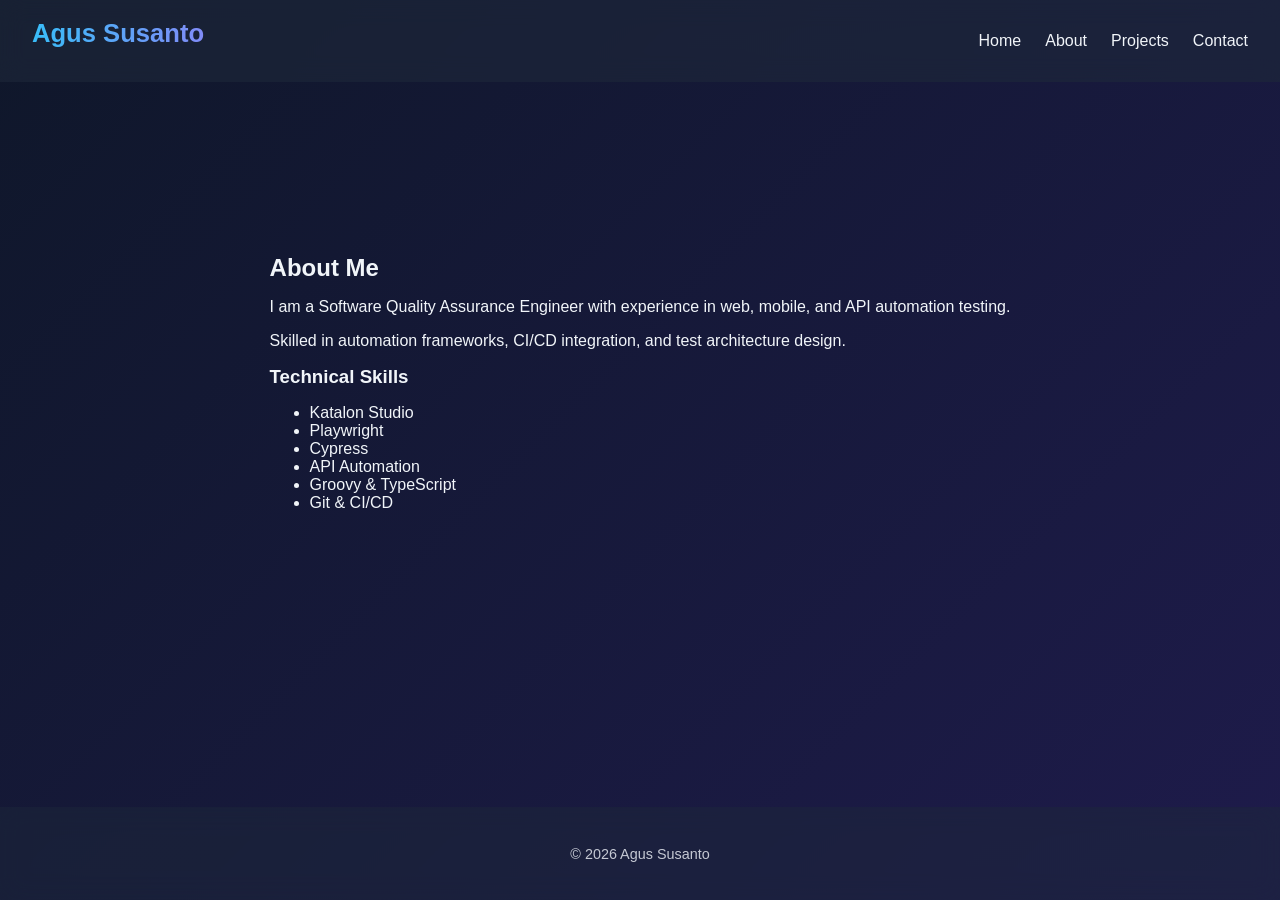
==== about.html @ 8ccbf561 "Add files via upload" ====
<!DOCTYPE html>
<html lang="en">
<head>
    <meta charset="UTF-8">
    <meta name="viewport" content="width=device-width, initial-scale=1.0">
    <title>About | Agus Susanto</title>
    <link rel="stylesheet" href="style.css">
</head>
<body>
    <header>
        <nav class="navbar">
            <h1 class="logo">Agus Susanto</h1>
            <ul class="nav-links">
                <li><a href="index.html">Home</a></li>
                <li><a href="about.html">About</a></li>
                <li><a href="projects.html">Projects</a></li>
                <li><a href="contact.html">Contact</a></li>
            </ul>
        </nav>
    </header>

    <section class="content">
        <h2>About Me</h2>
        <p>I am a Software Quality Assurance Engineer with experience in web, mobile, and API automation testing.</p>
        <p>Skilled in automation frameworks, CI/CD integration, and test architecture design.</p>

        <h3>Technical Skills</h3>
        <ul>
            <li>Katalon Studio</li>
            <li>Playwright</li>
            <li>Cypress</li>
            <li>API Automation</li>
            <li>Groovy & TypeScript</li>
            <li>Git & CI/CD</li>
        </ul>
    </section>

    <footer>
        <p>© 2026 Agus Susanto</p>
    </footer>
</body>
</html>
---- style.css ----
/* ===== GLOBAL ===== */
body {
    margin: 0;
    font-family: 'Segoe UI', Tahoma, Geneva, Verdana, sans-serif;
    background: linear-gradient(135deg, #0f172a, #1e1b4b);
    color: #f1f5f9;
    scroll-behavior: smooth;
    display: flex;
    flex-direction: column;
    min-height: 100vh;
}

h1, h2, h3 {
    margin: 0 0 1rem 0;
}

/* ===== NAVBAR ===== */
.navbar {
    display: flex;
    justify-content: space-between;
    align-items: center;
    padding: 1rem 2rem;
    background: rgba(30, 41, 59, 0.6);
    backdrop-filter: blur(12px);
    position: sticky;
    top: 0;
    z-index: 1000;
}

.logo {
    font-size: 1.6rem;
    font-weight: bold;
    background: linear-gradient(90deg, #38bdf8, #818cf8);
    -webkit-background-clip: text;
    -webkit-text-fill-color: transparent;
}

.nav-links {
    list-style: none;
    display: flex;
    gap: 1.5rem;
}

.nav-links a {
    text-decoration: none;
    color: #f1f5f9;
    font-weight: 500;
    transition: 0.3s ease;
}

.nav-links a:hover {
    color: #38bdf8;
}

/* ===== HERO ===== */
.hero {
    text-align: center;
    padding: 6rem 2rem;
}

.hero h1 {
    font-size: 2.5rem;
    background: linear-gradient(90deg, #38bdf8, #a78bfa);
    -webkit-background-clip: text;
    -webkit-text-fill-color: transparent;
}

.hero p {
    opacity: 0.8;
    margin-top: 1rem;
}

.btn {
    display: inline-block;
    margin-top: 1.5rem;
    padding: 0.8rem 1.8rem;
    background: linear-gradient(90deg, #3b82f6, #8b5cf6);
    color: white;
    text-decoration: none;
    border-radius: 50px;
    font-weight: 600;
    transition: 0.3s ease;
    box-shadow: 0 4px 15px rgba(59, 130, 246, 0.4);
}

.btn:hover {
    transform: translateY(-3px);
    box-shadow: 0 8px 25px rgba(139, 92, 246, 0.6);
}

/* ===== CARDS ===== */
.highlights {
    display: flex;
    justify-content: center;
    gap: 2rem;
    padding: 2rem;
    flex-wrap: wrap;
}

.card {
    background: rgba(30, 41, 59, 0.6);
    backdrop-filter: blur(12px);
    padding: 2rem;
    border-radius: 20px;
    width: 260px;
    transition: 0.3s ease;
    box-shadow: 0 10px 30px rgba(0, 0, 0, 0.4);
}

.card:hover {
    transform: translateY(-8px);
}

/* ===== CONTENT SECTION ===== */
.content {
    padding: 4rem 2rem;
    max-width: 900px;
    margin: auto;
}

/* ===== PROJECT CARD ===== */
.project-card {
    background: rgba(30, 41, 59, 0.6);
    backdrop-filter: blur(12px);
    padding: 2rem;
    margin-bottom: 2rem;
    border-radius: 20px;
    transition: 0.3s ease;
    box-shadow: 0 10px 30px rgba(0, 0, 0, 0.4);
}

.project-card:hover {
    transform: translateY(-6px);
}

.project-card a {
    color: #38bdf8;
    text-decoration: none;
    font-weight: 600;
}

/* ===== SKILL PROGRESS BAR ===== */
.skill {
    margin-bottom: 1.5rem;
}

.skill-name {
    margin-bottom: 0.5rem;
    font-weight: 500;
}

.progress {
    width: 100%;
    height: 10px;
    background: #1e293b;
    border-radius: 50px;
    overflow: hidden;
}

.progress-bar {
    height: 100%;
    background: linear-gradient(90deg, #38bdf8, #8b5cf6);
    border-radius: 50px;
    animation: load 2s ease forwards;
}

@keyframes load {
    from { width: 0; }
}

/* ===== FOOTER ===== */
footer {
    text-align: center;
    padding: 1.5rem;
    background: rgba(30, 41, 59, 0.6);
    backdrop-filter: blur(12px);
    margin-top: auto;
    font-size: 0.9rem;
    opacity: 0.8;
}

/* ===== RESPONSIVE ===== */
@media (max-width: 768px) {
    .hero h1 {
        font-size: 2rem;
    }

    .highlights {
        flex-direction: column;
        align-items: center;
    }
}
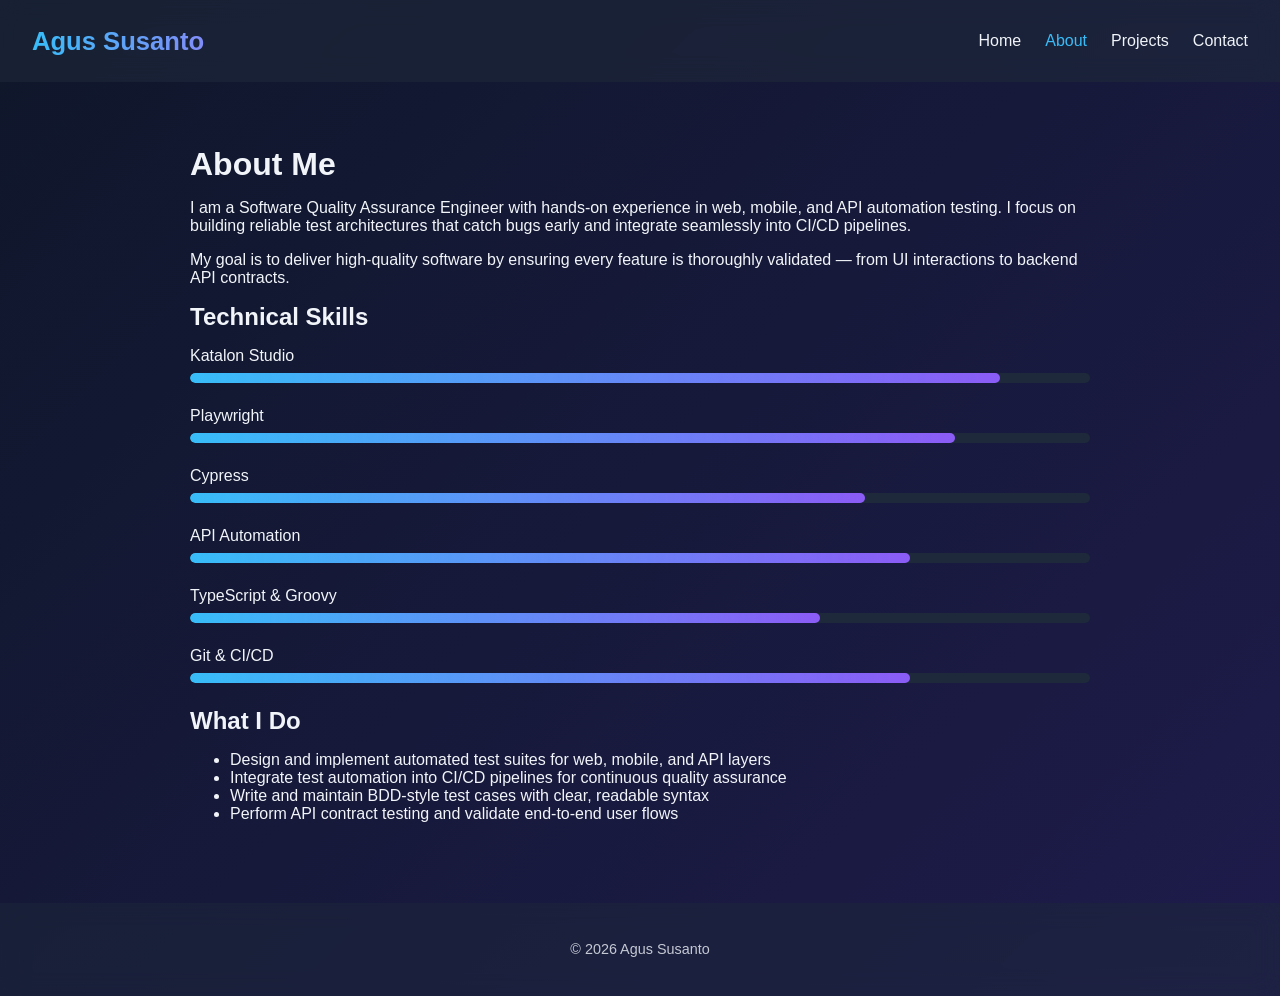
==== commit 3f18d4bc: "Improve portfolio: SEO, security, mobile menu, and content - Add meta description and Open Graph tag" ====
--- a/about.html
+++ b/about.html
@@ -4,39 +4,76 @@
     <meta charset="UTF-8">
     <meta name="viewport" content="width=device-width, initial-scale=1.0">
     <title>About | Agus Susanto</title>
+    <meta name="description" content="Learn about Agus Susanto — QA Automation Engineer with expertise in Playwright, Katalon Studio, Cypress, API testing, and CI/CD integration.">
+    <meta property="og:title" content="About | Agus Susanto">
+    <meta property="og:description" content="QA Automation Engineer with expertise in Playwright, Katalon Studio, Cypress, API testing, and CI/CD integration.">
+    <meta property="og:type" content="website">
+    <meta name="twitter:card" content="summary">
+    <meta name="twitter:title" content="About | Agus Susanto">
+    <meta name="twitter:description" content="QA Automation Engineer with expertise in Playwright, Katalon Studio, Cypress, API testing, and CI/CD integration.">
     <link rel="stylesheet" href="style.css">
 </head>
 <body>
     <header>
-        <nav class="navbar">
-            <h1 class="logo">Agus Susanto</h1>
+        <nav class="navbar" aria-label="Main navigation">
+            <a href="index.html" class="logo" aria-label="Agus Susanto — Home">Agus Susanto</a>
+            <button class="hamburger" aria-label="Toggle navigation menu" aria-expanded="false">
+                <span></span><span></span><span></span>
+            </button>
             <ul class="nav-links">
                 <li><a href="index.html">Home</a></li>
-                <li><a href="about.html">About</a></li>
+                <li><a href="about.html" class="active">About</a></li>
                 <li><a href="projects.html">Projects</a></li>
                 <li><a href="contact.html">Contact</a></li>
             </ul>
         </nav>
     </header>
 
-    <section class="content">
-        <h2>About Me</h2>
-        <p>I am a Software Quality Assurance Engineer with experience in web, mobile, and API automation testing.</p>
-        <p>Skilled in automation frameworks, CI/CD integration, and test architecture design.</p>
+    <main class="content">
+        <h1>About Me</h1>
+        <p>I am a Software Quality Assurance Engineer with hands-on experience in web, mobile, and API automation testing. I focus on building reliable test architectures that catch bugs early and integrate seamlessly into CI/CD pipelines.</p>
+        <p>My goal is to deliver high-quality software by ensuring every feature is thoroughly validated — from UI interactions to backend API contracts.</p>
 
-        <h3>Technical Skills</h3>
+        <h2>Technical Skills</h2>
+
+        <div class="skill">
+            <div class="skill-name">Katalon Studio</div>
+            <div class="progress"><div class="progress-bar" style="width: 90%"></div></div>
+        </div>
+        <div class="skill">
+            <div class="skill-name">Playwright</div>
+            <div class="progress"><div class="progress-bar" style="width: 85%"></div></div>
+        </div>
+        <div class="skill">
+            <div class="skill-name">Cypress</div>
+            <div class="progress"><div class="progress-bar" style="width: 75%"></div></div>
+        </div>
+        <div class="skill">
+            <div class="skill-name">API Automation</div>
+            <div class="progress"><div class="progress-bar" style="width: 80%"></div></div>
+        </div>
+        <div class="skill">
+            <div class="skill-name">TypeScript & Groovy</div>
+            <div class="progress"><div class="progress-bar" style="width: 70%"></div></div>
+        </div>
+        <div class="skill">
+            <div class="skill-name">Git & CI/CD</div>
+            <div class="progress"><div class="progress-bar" style="width: 80%"></div></div>
+        </div>
+
+        <h2>What I Do</h2>
         <ul>
-            <li>Katalon Studio</li>
-            <li>Playwright</li>
-            <li>Cypress</li>
-            <li>API Automation</li>
-            <li>Groovy & TypeScript</li>
-            <li>Git & CI/CD</li>
+            <li>Design and implement automated test suites for web, mobile, and API layers</li>
+            <li>Integrate test automation into CI/CD pipelines for continuous quality assurance</li>
+            <li>Write and maintain BDD-style test cases with clear, readable syntax</li>
+            <li>Perform API contract testing and validate end-to-end user flows</li>
         </ul>
-    </section>
+    </main>
 
     <footer>
         <p>© 2026 Agus Susanto</p>
     </footer>
+
+    <script src="script.js"></script>
 </body>
 </html>
--- a/style.css
+++ b/style.css
@@ -179,6 +179,114 @@
     opacity: 0.8;
 }
 
+/* ===== LOGO LINK ===== */
+a.logo {
+    text-decoration: none;
+    font-size: 1.6rem;
+    font-weight: bold;
+    background: linear-gradient(90deg, #38bdf8, #818cf8);
+    -webkit-background-clip: text;
+    -webkit-text-fill-color: transparent;
+}
+
+/* ===== ACTIVE NAV LINK ===== */
+.nav-links a.active {
+    color: #38bdf8;
+}
+
+/* ===== FOCUS STYLES ===== */
+:focus-visible {
+    outline: 2px solid #38bdf8;
+    outline-offset: 3px;
+    border-radius: 4px;
+}
+
+/* ===== HAMBURGER ===== */
+.hamburger {
+    display: none;
+    flex-direction: column;
+    gap: 5px;
+    background: none;
+    border: none;
+    cursor: pointer;
+    padding: 0.5rem;
+}
+
+.hamburger span {
+    display: block;
+    width: 25px;
+    height: 3px;
+    background: #f1f5f9;
+    border-radius: 3px;
+    transition: 0.3s ease;
+}
+
+.hamburger.active span:nth-child(1) {
+    transform: rotate(45deg) translate(5px, 8px);
+}
+
+.hamburger.active span:nth-child(2) {
+    opacity: 0;
+    transform: translateX(-10px);
+}
+
+.hamburger.active span:nth-child(3) {
+    transform: rotate(-45deg) translate(5px, -8px);
+}
+
+/* ===== TECH TAGS ===== */
+.tags {
+    display: flex;
+    flex-wrap: wrap;
+    gap: 0.5rem;
+    margin: 1rem 0;
+}
+
+.tag {
+    background: rgba(56, 189, 248, 0.12);
+    color: #38bdf8;
+    border: 1px solid rgba(56, 189, 248, 0.3);
+    padding: 0.25rem 0.75rem;
+    border-radius: 50px;
+    font-size: 0.8rem;
+    font-weight: 500;
+}
+
+/* ===== CONTACT LIST ===== */
+.contact-list {
+    display: flex;
+    flex-direction: column;
+    gap: 1rem;
+    margin-top: 2rem;
+}
+
+.contact-item {
+    display: flex;
+    align-items: center;
+    gap: 1rem;
+    background: rgba(30, 41, 59, 0.6);
+    backdrop-filter: blur(12px);
+    padding: 1.25rem 1.5rem;
+    border-radius: 16px;
+    box-shadow: 0 4px 15px rgba(0, 0, 0, 0.3);
+}
+
+.contact-label {
+    font-weight: 600;
+    color: #94a3b8;
+    min-width: 70px;
+}
+
+.contact-item a {
+    color: #38bdf8;
+    text-decoration: none;
+    word-break: break-all;
+}
+
+.contact-item a:hover {
+    text-decoration: underline;
+}
+
 /* ===== RESPONSIVE ===== */
 @media (max-width: 768px) {
     .hero h1 {
@@ -189,4 +297,35 @@
         flex-direction: column;
         align-items: center;
     }
-}
+
+    .hamburger {
+        display: flex;
+    }
+
+    .navbar {
+        flex-wrap: wrap;
+    }
+
+    .nav-links {
+        display: none;
+        width: 100%;
+        flex-direction: column;
+        gap: 0.25rem;
+        padding: 0.75rem 0 1rem;
+        margin: 0.5rem 0 0;
+        border-top: 1px solid rgba(255, 255, 255, 0.1);
+    }
+
+    .nav-links.open {
+        display: flex;
+    }
+
+    .nav-links li {
+        width: 100%;
+    }
+
+    .nav-links a {
+        display: block;
+        padding: 0.5rem 0;
+    }
+}
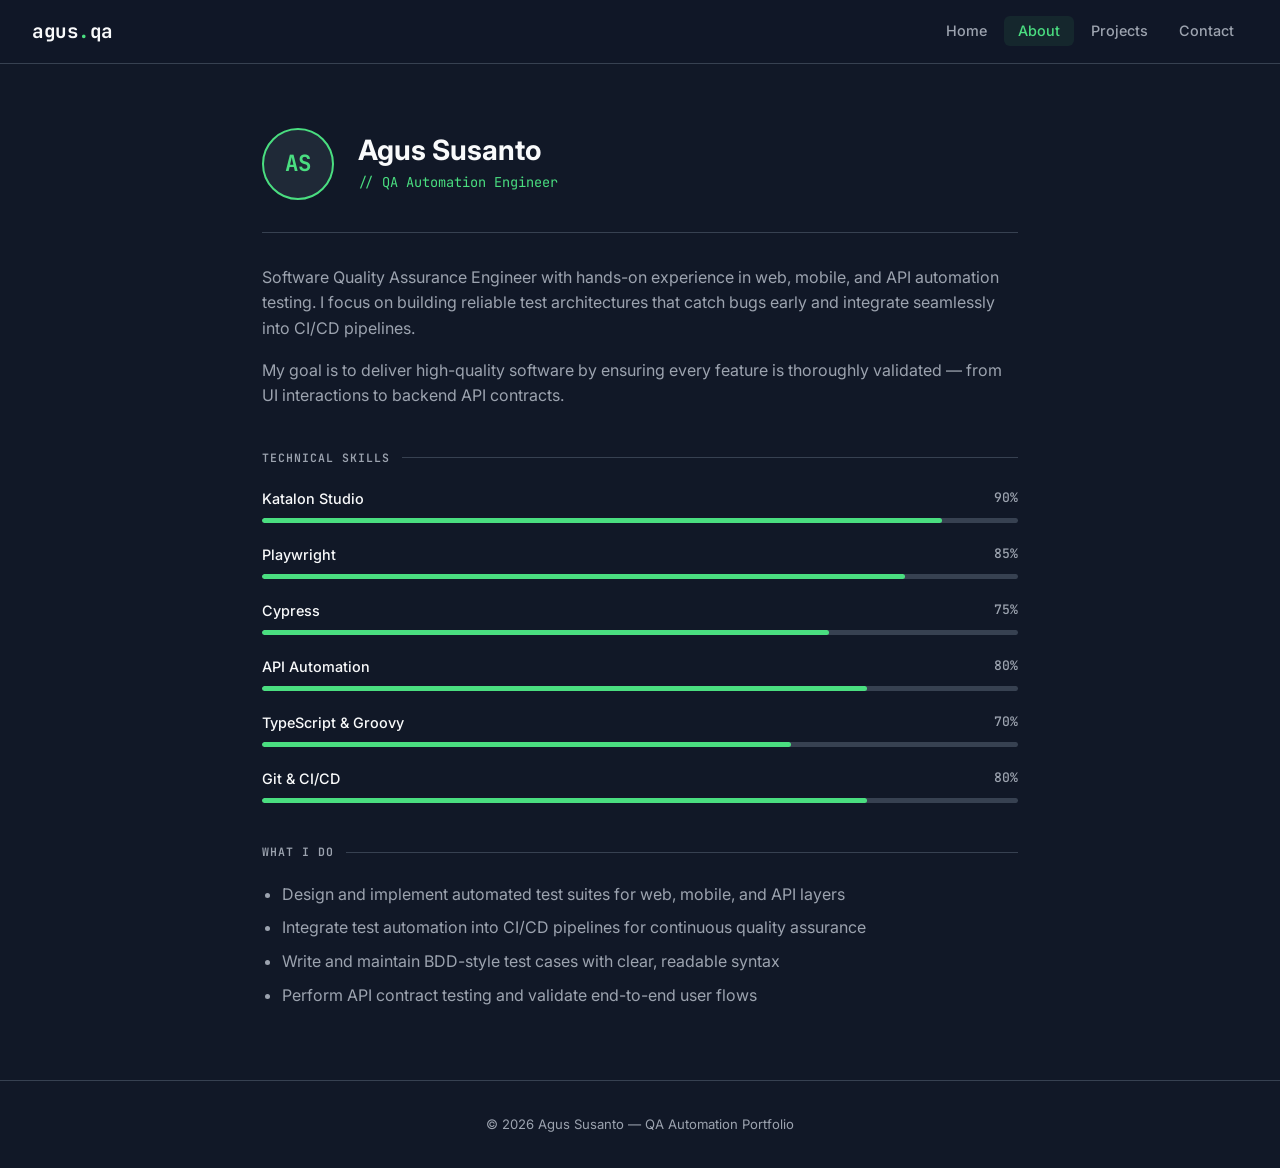
==== commit 909ad412: "Redesign portfolio with dark minimal QA engineer theme - Replace glowing gradient with clean dark ch" ====
--- a/about.html
+++ b/about.html
@@ -9,14 +9,15 @@
     <meta property="og:description" content="QA Automation Engineer with expertise in Playwright, Katalon Studio, Cypress, API testing, and CI/CD integration.">
     <meta property="og:type" content="website">
     <meta name="twitter:card" content="summary">
-    <meta name="twitter:title" content="About | Agus Susanto">
-    <meta name="twitter:description" content="QA Automation Engineer with expertise in Playwright, Katalon Studio, Cypress, API testing, and CI/CD integration.">
+    <link rel="preconnect" href="https://fonts.googleapis.com">
+    <link rel="preconnect" href="https://fonts.gstatic.com" crossorigin>
+    <link href="https://fonts.googleapis.com/css2?family=Inter:wght@400;500;600;700&family=JetBrains+Mono:wght@500;700&display=swap" rel="stylesheet">
     <link rel="stylesheet" href="style.css">
 </head>
 <body>
     <header>
         <nav class="navbar" aria-label="Main navigation">
-            <a href="index.html" class="logo" aria-label="Agus Susanto — Home">Agus Susanto</a>
+            <a href="index.html" class="logo">agus<span class="logo-dot">.</span>qa</a>
             <button class="hamburger" aria-label="Toggle navigation menu" aria-expanded="false">
                 <span></span><span></span><span></span>
             </button>
@@ -30,39 +31,49 @@
     </header>
 
     <main class="content">
-        <h1>About Me</h1>
-        <p>I am a Software Quality Assurance Engineer with hands-on experience in web, mobile, and API automation testing. I focus on building reliable test architectures that catch bugs early and integrate seamlessly into CI/CD pipelines.</p>
+        <div class="about-header animate-on-scroll">
+            <div class="about-avatar" aria-hidden="true">AS</div>
+            <div class="about-title">
+                <h1>Agus Susanto</h1>
+                <p>// QA Automation Engineer</p>
+            </div>
+        </div>
+
+        <p>Software Quality Assurance Engineer with hands-on experience in web, mobile, and API automation testing. I focus on building reliable test architectures that catch bugs early and integrate seamlessly into CI/CD pipelines.</p>
         <p>My goal is to deliver high-quality software by ensuring every feature is thoroughly validated — from UI interactions to backend API contracts.</p>
 
-        <h2>Technical Skills</h2>
+        <div class="section-label animate-on-scroll">Technical Skills</div>
 
-        <div class="skill">
-            <div class="skill-name">Katalon Studio</div>
-            <div class="progress"><div class="progress-bar" style="width: 90%"></div></div>
-        </div>
-        <div class="skill">
-            <div class="skill-name">Playwright</div>
-            <div class="progress"><div class="progress-bar" style="width: 85%"></div></div>
-        </div>
-        <div class="skill">
-            <div class="skill-name">Cypress</div>
-            <div class="progress"><div class="progress-bar" style="width: 75%"></div></div>
-        </div>
-        <div class="skill">
-            <div class="skill-name">API Automation</div>
-            <div class="progress"><div class="progress-bar" style="width: 80%"></div></div>
-        </div>
-        <div class="skill">
-            <div class="skill-name">TypeScript & Groovy</div>
-            <div class="progress"><div class="progress-bar" style="width: 70%"></div></div>
-        </div>
-        <div class="skill">
-            <div class="skill-name">Git & CI/CD</div>
-            <div class="progress"><div class="progress-bar" style="width: 80%"></div></div>
+        <div class="animate-on-scroll">
+            <div class="skill">
+                <div class="skill-name">Katalon Studio <span>90%</span></div>
+                <div class="progress"><div class="progress-bar" style="width: 90%"></div></div>
+            </div>
+            <div class="skill">
+                <div class="skill-name">Playwright <span>85%</span></div>
+                <div class="progress"><div class="progress-bar" style="width: 85%"></div></div>
+            </div>
+            <div class="skill">
+                <div class="skill-name">Cypress <span>75%</span></div>
+                <div class="progress"><div class="progress-bar" style="width: 75%"></div></div>
+            </div>
+            <div class="skill">
+                <div class="skill-name">API Automation <span>80%</span></div>
+                <div class="progress"><div class="progress-bar" style="width: 80%"></div></div>
+            </div>
+            <div class="skill">
+                <div class="skill-name">TypeScript & Groovy <span>70%</span></div>
+                <div class="progress"><div class="progress-bar" style="width: 70%"></div></div>
+            </div>
+            <div class="skill">
+                <div class="skill-name">Git & CI/CD <span>80%</span></div>
+                <div class="progress"><div class="progress-bar" style="width: 80%"></div></div>
+            </div>
         </div>
 
-        <h2>What I Do</h2>
-        <ul>
+        <div class="section-label animate-on-scroll">What I Do</div>
+
+        <ul class="animate-on-scroll">
             <li>Design and implement automated test suites for web, mobile, and API layers</li>
             <li>Integrate test automation into CI/CD pipelines for continuous quality assurance</li>
             <li>Write and maintain BDD-style test cases with clear, readable syntax</li>
@@ -71,7 +82,7 @@
     </main>
 
     <footer>
-        <p>© 2026 Agus Susanto</p>
+        <p>© 2026 Agus Susanto — QA Automation Portfolio</p>
     </footer>
 
     <script src="script.js"></script>
--- a/style.css
+++ b/style.css
@@ -1,18 +1,34 @@
+/* ===== DESIGN TOKENS ===== */
+:root {
+    --bg: #111827;
+    --bg-card: #1f2937;
+    --border: #374151;
+    --text: #f9fafb;
+    --text-muted: #9ca3af;
+    --accent: #4ade80;
+    --accent-hover: #86efac;
+    --accent-dim: rgba(74, 222, 128, 0.08);
+    --accent-border: rgba(74, 222, 128, 0.3);
+    --radius: 12px;
+    --transition: 0.25s ease;
+}
+
 /* ===== GLOBAL ===== */
+*, *::before, *::after { box-sizing: border-box; }
+
 body {
     margin: 0;
-    font-family: 'Segoe UI', Tahoma, Geneva, Verdana, sans-serif;
-    background: linear-gradient(135deg, #0f172a, #1e1b4b);
-    color: #f1f5f9;
+    font-family: 'Inter', 'Segoe UI', sans-serif;
+    background: var(--bg);
+    color: var(--text);
+    min-height: 100vh;
+    display: flex;
+    flex-direction: column;
     scroll-behavior: smooth;
-    display: flex;
-    flex-direction: column;
-    min-height: 100vh;
-}
-
-h1, h2, h3 {
-    margin: 0 0 1rem 0;
-}
+    line-height: 1.6;
+}
+
+h1, h2, h3 { margin: 0 0 0.75rem; line-height: 1.2; }
 
 /* ===== NAVBAR ===== */
 .navbar {
@@ -20,183 +36,487 @@
     justify-content: space-between;
     align-items: center;
     padding: 1rem 2rem;
-    background: rgba(30, 41, 59, 0.6);
-    backdrop-filter: blur(12px);
+    background: rgba(17, 24, 39, 0.95);
+    border-bottom: 1px solid var(--border);
     position: sticky;
     top: 0;
     z-index: 1000;
-}
-
-.logo {
-    font-size: 1.6rem;
-    font-weight: bold;
-    background: linear-gradient(90deg, #38bdf8, #818cf8);
-    -webkit-background-clip: text;
-    -webkit-text-fill-color: transparent;
-}
+    backdrop-filter: blur(8px);
+}
+
+a.logo {
+    text-decoration: none;
+    font-size: 1.2rem;
+    font-weight: 700;
+    color: var(--text);
+    font-family: 'JetBrains Mono', monospace;
+    letter-spacing: -0.5px;
+}
+
+.logo-dot { color: var(--accent); }
 
 .nav-links {
     list-style: none;
     display: flex;
-    gap: 1.5rem;
+    gap: 0.25rem;
+    margin: 0;
+    padding: 0;
 }
 
 .nav-links a {
     text-decoration: none;
-    color: #f1f5f9;
-    font-weight: 500;
-    transition: 0.3s ease;
-}
-
-.nav-links a:hover {
-    color: #38bdf8;
-}
+    color: var(--text-muted);
+    font-weight: 500;
+    font-size: 0.9rem;
+    padding: 0.4rem 0.85rem;
+    border-radius: 6px;
+    transition: var(--transition);
+}
+
+.nav-links a:hover { color: var(--text); background: rgba(255, 255, 255, 0.06); }
+.nav-links a.active { color: var(--accent); background: var(--accent-dim); }
 
 /* ===== HERO ===== */
 .hero {
     text-align: center;
-    padding: 6rem 2rem;
+    padding: 5rem 2rem 4rem;
+    max-width: 680px;
+    margin: 0 auto;
+}
+
+.avatar {
+    width: 88px;
+    height: 88px;
+    border-radius: 50%;
+    background: var(--bg-card);
+    border: 2px solid var(--accent);
+    display: flex;
+    align-items: center;
+    justify-content: center;
+    font-size: 1.5rem;
+    font-weight: 700;
+    color: var(--accent);
+    font-family: 'JetBrains Mono', monospace;
+    margin: 0 auto 1.25rem;
+}
+
+.status-badge {
+    display: inline-flex;
+    align-items: center;
+    gap: 0.4rem;
+    background: var(--accent-dim);
+    border: 1px solid var(--accent-border);
+    color: var(--accent);
+    padding: 0.3rem 0.9rem;
+    border-radius: 50px;
+    font-size: 0.78rem;
+    font-weight: 500;
+    margin-bottom: 1.25rem;
+    font-family: 'JetBrains Mono', monospace;
+}
+
+.status-dot {
+    width: 7px;
+    height: 7px;
+    background: var(--accent);
+    border-radius: 50%;
+    animation: pulse 2s infinite;
+}
+
+@keyframes pulse {
+    0%, 100% { opacity: 1; }
+    50% { opacity: 0.3; }
 }
 
 .hero h1 {
-    font-size: 2.5rem;
-    background: linear-gradient(90deg, #38bdf8, #a78bfa);
-    -webkit-background-clip: text;
-    -webkit-text-fill-color: transparent;
-}
-
-.hero p {
-    opacity: 0.8;
-    margin-top: 1rem;
+    font-size: 2.75rem;
+    font-weight: 700;
+    color: var(--text);
+    letter-spacing: -1.5px;
+    margin-bottom: 0.5rem;
+}
+
+.hero-role {
+    font-size: 0.95rem;
+    color: var(--accent);
+    font-weight: 500;
+    font-family: 'JetBrains Mono', monospace;
+    margin: 0 0 0.75rem;
+}
+
+.hero-desc {
+    color: var(--text-muted);
+    font-size: 1rem;
+    margin: 0 0 2.5rem;
+}
+
+/* ===== STATS ===== */
+.hero-stats {
+    display: flex;
+    gap: 1rem;
+    justify-content: center;
+    margin-bottom: 2.5rem;
+}
+
+.stat {
+    background: var(--bg-card);
+    border: 1px solid var(--border);
+    border-radius: var(--radius);
+    padding: 1rem 1.5rem;
+    text-align: center;
+    min-width: 100px;
+}
+
+.stat-number {
+    display: block;
+    font-size: 1.75rem;
+    font-weight: 700;
+    color: var(--accent);
+    font-family: 'JetBrains Mono', monospace;
+    line-height: 1;
+    margin-bottom: 0.35rem;
+}
+
+.stat-label {
+    font-size: 0.72rem;
+    color: var(--text-muted);
+    font-weight: 500;
+    text-transform: uppercase;
+    letter-spacing: 0.5px;
+}
+
+/* ===== BUTTONS ===== */
+.hero-actions {
+    display: flex;
+    gap: 0.75rem;
+    justify-content: center;
+    flex-wrap: wrap;
 }
 
 .btn {
     display: inline-block;
-    margin-top: 1.5rem;
-    padding: 0.8rem 1.8rem;
-    background: linear-gradient(90deg, #3b82f6, #8b5cf6);
-    color: white;
+    padding: 0.75rem 1.75rem;
+    background: var(--accent);
+    color: #0d1f12;
+    font-weight: 700;
     text-decoration: none;
-    border-radius: 50px;
+    border-radius: 8px;
+    font-size: 0.9rem;
+    transition: var(--transition);
+}
+
+.btn:hover {
+    background: var(--accent-hover);
+    transform: translateY(-2px);
+}
+
+.btn-outline {
+    display: inline-block;
+    padding: 0.75rem 1.75rem;
+    border: 1px solid var(--border);
+    color: var(--text-muted);
+    font-weight: 500;
+    text-decoration: none;
+    border-radius: 8px;
+    font-size: 0.9rem;
+    transition: var(--transition);
+}
+
+.btn-outline:hover {
+    border-color: var(--accent-border);
+    color: var(--accent);
+    transform: translateY(-2px);
+}
+
+/* ===== HIGHLIGHTS ===== */
+.highlights {
+    display: flex;
+    justify-content: center;
+    gap: 1.25rem;
+    padding: 0 2rem 5rem;
+    flex-wrap: wrap;
+    max-width: 1000px;
+    margin: 0 auto;
+}
+
+.card {
+    background: var(--bg-card);
+    border: 1px solid var(--border);
+    padding: 1.75rem;
+    border-radius: var(--radius);
+    width: 260px;
+    transition: var(--transition);
+}
+
+.card:hover {
+    border-color: var(--accent-border);
+    transform: translateY(-4px);
+}
+
+.card-label {
+    font-size: 0.7rem;
     font-weight: 600;
-    transition: 0.3s ease;
-    box-shadow: 0 4px 15px rgba(59, 130, 246, 0.4);
-}
-
-.btn:hover {
-    transform: translateY(-3px);
-    box-shadow: 0 8px 25px rgba(139, 92, 246, 0.6);
-}
-
-/* ===== CARDS ===== */
-.highlights {
-    display: flex;
-    justify-content: center;
-    gap: 2rem;
-    padding: 2rem;
-    flex-wrap: wrap;
-}
-
-.card {
-    background: rgba(30, 41, 59, 0.6);
-    backdrop-filter: blur(12px);
-    padding: 2rem;
-    border-radius: 20px;
-    width: 260px;
-    transition: 0.3s ease;
-    box-shadow: 0 10px 30px rgba(0, 0, 0, 0.4);
-}
-
-.card:hover {
-    transform: translateY(-8px);
+    color: var(--accent);
+    font-family: 'JetBrains Mono', monospace;
+    text-transform: uppercase;
+    letter-spacing: 1px;
+    margin-bottom: 0.75rem;
+}
+
+.card h2 {
+    font-size: 1.05rem;
+    font-weight: 600;
+    margin-bottom: 0.5rem;
+    color: var(--text);
+}
+
+.card p {
+    color: var(--text-muted);
+    font-size: 0.88rem;
+    margin: 0;
+    line-height: 1.6;
 }
 
 /* ===== CONTENT SECTION ===== */
 .content {
     padding: 4rem 2rem;
-    max-width: 900px;
-    margin: auto;
-}
-
-/* ===== PROJECT CARD ===== */
+    max-width: 820px;
+    margin: 0 auto;
+    width: 100%;
+}
+
+.content > p {
+    color: var(--text-muted);
+    margin: 0 0 1rem;
+}
+
+.section-label {
+    font-size: 0.72rem;
+    font-weight: 600;
+    color: var(--text-muted);
+    text-transform: uppercase;
+    letter-spacing: 1px;
+    font-family: 'JetBrains Mono', monospace;
+    margin: 2.5rem 0 1.25rem;
+    display: flex;
+    align-items: center;
+    gap: 0.75rem;
+}
+
+.section-label::after {
+    content: '';
+    flex: 1;
+    height: 1px;
+    background: var(--border);
+}
+
+.content ul {
+    color: var(--text-muted);
+    padding-left: 1.25rem;
+    margin: 0;
+}
+
+.content ul li {
+    margin-bottom: 0.5rem;
+    line-height: 1.6;
+}
+
+/* ===== ABOUT HEADER ===== */
+.about-header {
+    display: flex;
+    align-items: center;
+    gap: 1.5rem;
+    margin-bottom: 2rem;
+    padding-bottom: 2rem;
+    border-bottom: 1px solid var(--border);
+}
+
+.about-avatar {
+    width: 72px;
+    height: 72px;
+    border-radius: 50%;
+    background: var(--bg-card);
+    border: 2px solid var(--accent);
+    display: flex;
+    align-items: center;
+    justify-content: center;
+    font-size: 1.4rem;
+    font-weight: 700;
+    color: var(--accent);
+    font-family: 'JetBrains Mono', monospace;
+    flex-shrink: 0;
+}
+
+.about-title h1 { font-size: 1.75rem; margin-bottom: 0.25rem; }
+
+.about-title p {
+    margin: 0;
+    color: var(--accent);
+    font-size: 0.85rem;
+    font-family: 'JetBrains Mono', monospace;
+}
+
+/* ===== SKILL BARS ===== */
+.skill { margin-bottom: 1.25rem; }
+
+.skill-name {
+    display: flex;
+    justify-content: space-between;
+    margin-bottom: 0.5rem;
+    font-size: 0.9rem;
+    font-weight: 500;
+}
+
+.skill-name span {
+    color: var(--text-muted);
+    font-size: 0.82rem;
+    font-family: 'JetBrains Mono', monospace;
+}
+
+.progress {
+    width: 100%;
+    height: 5px;
+    background: var(--border);
+    border-radius: 50px;
+    overflow: hidden;
+}
+
+.progress-bar {
+    height: 100%;
+    background: var(--accent);
+    border-radius: 50px;
+    animation: load 1.5s ease forwards;
+}
+
+@keyframes load { from { width: 0; } }
+
+/* ===== PROJECT CARDS ===== */
 .project-card {
-    background: rgba(30, 41, 59, 0.6);
-    backdrop-filter: blur(12px);
-    padding: 2rem;
-    margin-bottom: 2rem;
-    border-radius: 20px;
-    transition: 0.3s ease;
-    box-shadow: 0 10px 30px rgba(0, 0, 0, 0.4);
+    background: var(--bg-card);
+    border: 1px solid var(--border);
+    border-left: 3px solid var(--accent);
+    padding: 1.75rem;
+    margin-bottom: 1.25rem;
+    border-radius: var(--radius);
+    transition: var(--transition);
 }
 
 .project-card:hover {
-    transform: translateY(-6px);
+    transform: translateY(-4px);
+    box-shadow: 0 8px 24px rgba(0, 0, 0, 0.4);
+    border-color: var(--accent-border);
+    border-left-color: var(--accent);
+}
+
+.project-card h2 {
+    font-size: 1.1rem;
+    margin-bottom: 0.6rem;
+}
+
+.project-card p {
+    color: var(--text-muted);
+    font-size: 0.88rem;
+    margin: 0;
+    line-height: 1.6;
 }
 
 .project-card a {
-    color: #38bdf8;
+    display: inline-block;
+    margin-top: 1rem;
+    color: var(--accent);
     text-decoration: none;
     font-weight: 600;
-}
-
-/* ===== SKILL PROGRESS BAR ===== */
-.skill {
-    margin-bottom: 1.5rem;
-}
-
-.skill-name {
-    margin-bottom: 0.5rem;
-    font-weight: 500;
-}
-
-.progress {
-    width: 100%;
-    height: 10px;
-    background: #1e293b;
-    border-radius: 50px;
-    overflow: hidden;
-}
-
-.progress-bar {
-    height: 100%;
-    background: linear-gradient(90deg, #38bdf8, #8b5cf6);
-    border-radius: 50px;
-    animation: load 2s ease forwards;
-}
-
-@keyframes load {
-    from { width: 0; }
-}
+    font-size: 0.85rem;
+    font-family: 'JetBrains Mono', monospace;
+    transition: var(--transition);
+}
+
+.project-card a:hover { color: var(--accent-hover); }
+
+/* ===== TECH TAGS ===== */
+.tags {
+    display: flex;
+    flex-wrap: wrap;
+    gap: 0.4rem;
+    margin: 0.75rem 0 0;
+}
+
+.tag {
+    background: var(--accent-dim);
+    color: var(--accent);
+    border: 1px solid var(--accent-border);
+    padding: 0.2rem 0.65rem;
+    border-radius: 4px;
+    font-size: 0.72rem;
+    font-weight: 500;
+    font-family: 'JetBrains Mono', monospace;
+}
+
+/* ===== CONTACT LIST ===== */
+.contact-list {
+    display: flex;
+    flex-direction: column;
+    gap: 0.75rem;
+    margin-top: 2rem;
+}
+
+.contact-item {
+    display: flex;
+    align-items: center;
+    gap: 1.25rem;
+    background: var(--bg-card);
+    border: 1px solid var(--border);
+    padding: 1rem 1.25rem;
+    border-radius: var(--radius);
+    transition: var(--transition);
+}
+
+.contact-item:hover { border-color: var(--accent-border); }
+
+.contact-label {
+    font-weight: 600;
+    color: var(--text-muted);
+    min-width: 68px;
+    font-size: 0.72rem;
+    font-family: 'JetBrains Mono', monospace;
+    text-transform: uppercase;
+    letter-spacing: 0.5px;
+}
+
+.contact-item a {
+    color: var(--text);
+    text-decoration: none;
+    font-size: 0.92rem;
+    transition: var(--transition);
+}
+
+.contact-item a:hover { color: var(--accent); }
 
 /* ===== FOOTER ===== */
 footer {
     text-align: center;
-    padding: 1.5rem;
-    background: rgba(30, 41, 59, 0.6);
-    backdrop-filter: blur(12px);
+    padding: 1.25rem;
+    border-top: 1px solid var(--border);
     margin-top: auto;
-    font-size: 0.9rem;
-    opacity: 0.8;
-}
-
-/* ===== LOGO LINK ===== */
-a.logo {
-    text-decoration: none;
-    font-size: 1.6rem;
-    font-weight: bold;
-    background: linear-gradient(90deg, #38bdf8, #818cf8);
-    -webkit-background-clip: text;
-    -webkit-text-fill-color: transparent;
-}
-
-/* ===== ACTIVE NAV LINK ===== */
-.nav-links a.active {
-    color: #38bdf8;
-}
-
-/* ===== FOCUS STYLES ===== */
+    font-size: 0.82rem;
+    color: var(--text-muted);
+}
+
+/* ===== SCROLL ANIMATIONS ===== */
+.animate-on-scroll {
+    opacity: 0;
+    transform: translateY(20px);
+    transition: opacity 0.5s ease, transform 0.5s ease;
+}
+
+.animate-on-scroll.visible {
+    opacity: 1;
+    transform: none;
+}
+
+/* ===== FOCUS ===== */
 :focus-visible {
-    outline: 2px solid #38bdf8;
+    outline: 2px solid var(--accent);
     outline-offset: 3px;
     border-radius: 4px;
 }
@@ -214,97 +534,37 @@
 
 .hamburger span {
     display: block;
-    width: 25px;
-    height: 3px;
-    background: #f1f5f9;
-    border-radius: 3px;
-    transition: 0.3s ease;
-}
-
-.hamburger.active span:nth-child(1) {
-    transform: rotate(45deg) translate(5px, 8px);
-}
-
-.hamburger.active span:nth-child(2) {
-    opacity: 0;
-    transform: translateX(-10px);
-}
-
-.hamburger.active span:nth-child(3) {
-    transform: rotate(-45deg) translate(5px, -8px);
-}
-
-/* ===== TECH TAGS ===== */
-.tags {
-    display: flex;
-    flex-wrap: wrap;
-    gap: 0.5rem;
-    margin: 1rem 0;
-}
-
-.tag {
-    background: rgba(56, 189, 248, 0.12);
-    color: #38bdf8;
-    border: 1px solid rgba(56, 189, 248, 0.3);
-    padding: 0.25rem 0.75rem;
-    border-radius: 50px;
-    font-size: 0.8rem;
-    font-weight: 500;
-}
-
-/* ===== CONTACT LIST ===== */
-.contact-list {
-    display: flex;
-    flex-direction: column;
-    gap: 1rem;
-    margin-top: 2rem;
-}
-
-.contact-item {
-    display: flex;
-    align-items: center;
-    gap: 1rem;
-    background: rgba(30, 41, 59, 0.6);
-    backdrop-filter: blur(12px);
-    padding: 1.25rem 1.5rem;
-    border-radius: 16px;
-    box-shadow: 0 4px 15px rgba(0, 0, 0, 0.3);
-}
-
-.contact-label {
-    font-weight: 600;
-    color: #94a3b8;
-    min-width: 70px;
-}
-
-.contact-item a {
-    color: #38bdf8;
-    text-decoration: none;
-    word-break: break-all;
-}
-
-.contact-item a:hover {
-    text-decoration: underline;
-}
+    width: 22px;
+    height: 2px;
+    background: var(--text-muted);
+    border-radius: 2px;
+    transition: var(--transition);
+}
+
+.hamburger.active span:nth-child(1) { transform: rotate(45deg) translate(5px, 7px); }
+.hamburger.active span:nth-child(2) { opacity: 0; }
+.hamburger.active span:nth-child(3) { transform: rotate(-45deg) translate(5px, -7px); }
 
 /* ===== RESPONSIVE ===== */
 @media (max-width: 768px) {
-    .hero h1 {
-        font-size: 2rem;
-    }
+    .hero { padding: 3.5rem 1.5rem 3rem; }
+    .hero h1 { font-size: 2rem; letter-spacing: -1px; }
+
+    .hero-stats { gap: 0.5rem; }
+    .stat { padding: 0.75rem 1rem; min-width: 80px; }
+    .stat-number { font-size: 1.4rem; }
 
     .highlights {
         flex-direction: column;
         align-items: center;
+        padding-bottom: 3rem;
     }
-
-    .hamburger {
-        display: flex;
-    }
-
-    .navbar {
-        flex-wrap: wrap;
-    }
+    .card { width: 100%; max-width: 400px; }
+
+    .about-header { flex-direction: column; align-items: flex-start; }
+
+    .hamburger { display: flex; }
+    .navbar { flex-wrap: wrap; }
 
     .nav-links {
         display: none;
@@ -313,19 +573,10 @@
         gap: 0.25rem;
         padding: 0.75rem 0 1rem;
         margin: 0.5rem 0 0;
-        border-top: 1px solid rgba(255, 255, 255, 0.1);
+        border-top: 1px solid var(--border);
     }
 
-    .nav-links.open {
-        display: flex;
-    }
-
-    .nav-links li {
-        width: 100%;
-    }
-
-    .nav-links a {
-        display: block;
-        padding: 0.5rem 0;
-    }
-}
+    .nav-links.open { display: flex; }
+    .nav-links li { width: 100%; }
+    .nav-links a { display: block; padding: 0.5rem 0; }
+}
